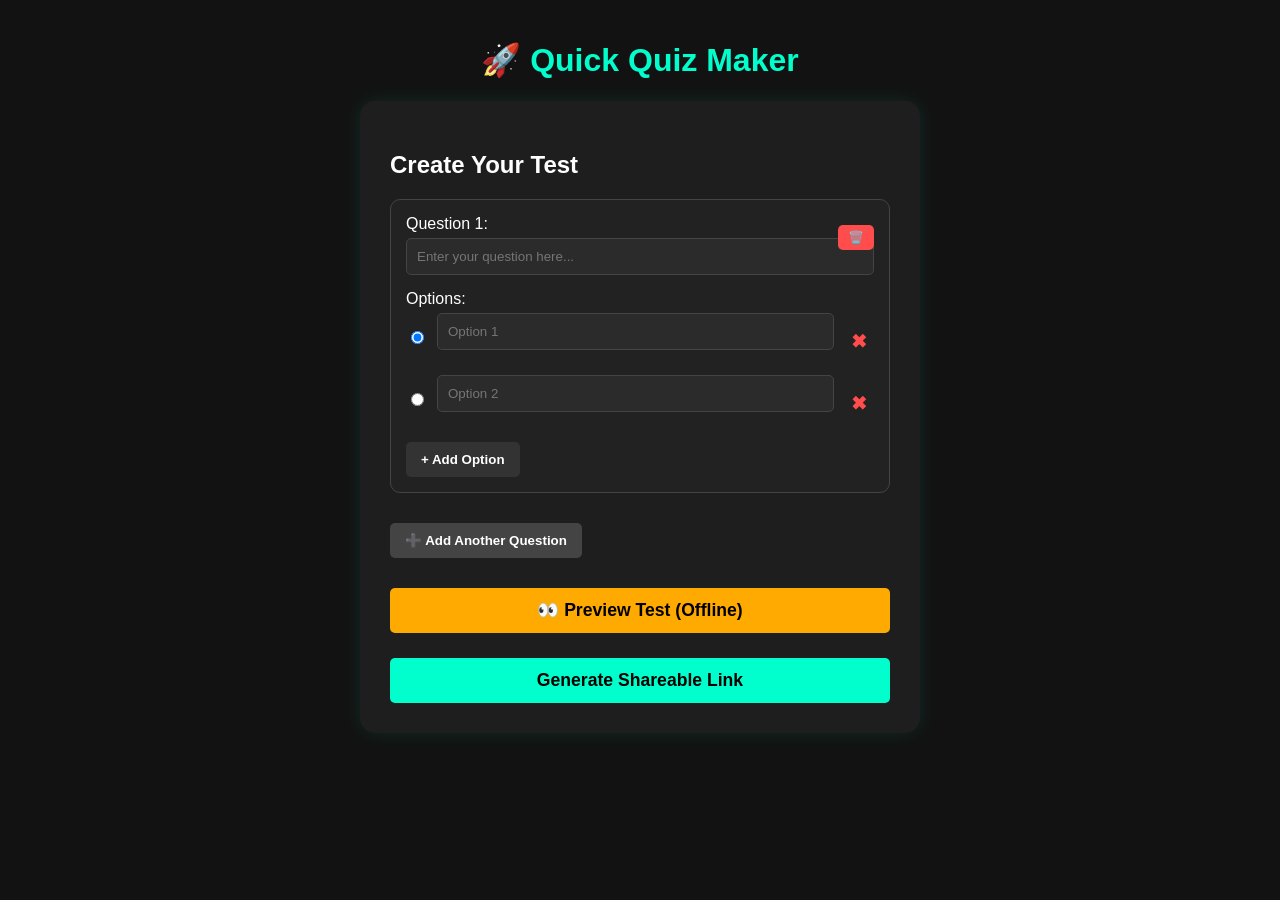
==== AiTest.html @ 5a14875c "Add files via upload" ====
<!DOCTYPE html>
<html lang="en">
<head>
    <meta charset="UTF-8">
    <meta name="viewport" content="width=device-width, initial-scale=1.0">
    <title>Custom MCQ Builder</title>
    <link rel="stylesheet" href="AiTest.css">
    <script src="https://code.jquery.com/jquery-3.6.0.min.js"></script>
    <script src="AiTest.js"></script>
</head>
<body>
    <header>
        <h1>🚀 Quick Quiz Maker</h1>
    </header>

    <main>
        <div id="creator-mode">
            <h2>Create Your Test</h2>
            
            <div id="all-questions-container">
            </div>

            <button id="add-question-btn" style="background-color: #444; margin-bottom: 20px;">➕ Add Another Question</button>
            <br>
            
            <button id="preview-test-btn" class="primary-btn" style="background-color: #ffaa00; margin-bottom: 15px;">👀 Preview Test (Offline)</button>
            <button id="generate-link-btn" class="primary-btn">Generate Shareable Link</button>
            
            <div id="share-box" style="display: none; margin-top: 20px;">
                <p>✅ Test Created! Send this link to your friends:</p>
                <textarea id="share-link" readonly></textarea>
                <p>Link will be valid for 24hrs</p>
            </div>
        </div>

        <div id="taker-mode" style="display: none;">
            <h2 id="taker-title">Take the Test!</h2>
            
            <div id="test-questions-display">
            </div>
            
            <button id="submit-answer-btn" class="primary-btn">Submit Test</button>
            <p id="result-message"></p>
            
            <button id="back-to-editor-btn" style="display:none; margin-top: 15px; background-color: #ffaa00; color: black; font-weight: bold;">Back to Editor</button>
            <button id="create-own-btn" style="display:none; margin-top: 15px;">Create Your Own Test</button>
        </div>
    </main>
</body>
</html>
---- AiTest.css ----
body {
    background-color: #121212;
    color: #ffffff;
    font-family: 'Segoe UI', Tahoma, Geneva, Verdana, sans-serif;
    margin: 0;
    padding: 20px;
    display: flex;
    flex-direction: column;
    align-items: center;
}

header h1 {
    color: #00ffcc;
    text-align: center;
}

main {
    background-color: #1e1e1e;
    padding: 30px;
    border-radius: 15px;
    width: 100%;
    max-width: 500px;
    box-shadow: 0 0 20px rgba(0, 255, 204, 0.1);
}

input[type="text"], textarea {
    width: 100%;
    padding: 10px;
    margin-top: 5px;
    margin-bottom: 15px;
    border-radius: 5px;
    border: 1px solid #444;
    background-color: #2b2b2b;
    color: white;
    box-sizing: border-box;
}

.option-row {
    display: flex;
    align-items: center;
    gap: 10px;
}

button {
    background-color: #333;
    color: white;
    border: none;
    padding: 10px 15px;
    border-radius: 5px;
    cursor: pointer;
    font-weight: bold;
    margin-top: 10px;
    transition: 0.3s;
}

button:hover {
    background-color: #555;
}

.primary-btn {
    background-color: #00ffcc;
    color: black;
    width: 100%;
    font-size: 1.1rem;
    padding: 12px;
}

.primary-btn:hover {
    background-color: #00ccaa;
}

#share-link {
    height: 80px;
    resize: none;
    color: #00ffcc;
}

.taker-option-row {
    background-color: #2b2b2b;
    padding: 15px;
    margin-bottom: 10px;
    border-radius: 8px;
    cursor: pointer;
    display: flex;
    align-items: center;
    gap: 10px;
}

.taker-option-row:hover {
    background-color: #3b3b3b;
}

#result-message {
    font-size: 1.2rem;
    font-weight: bold;
    text-align: center;
}
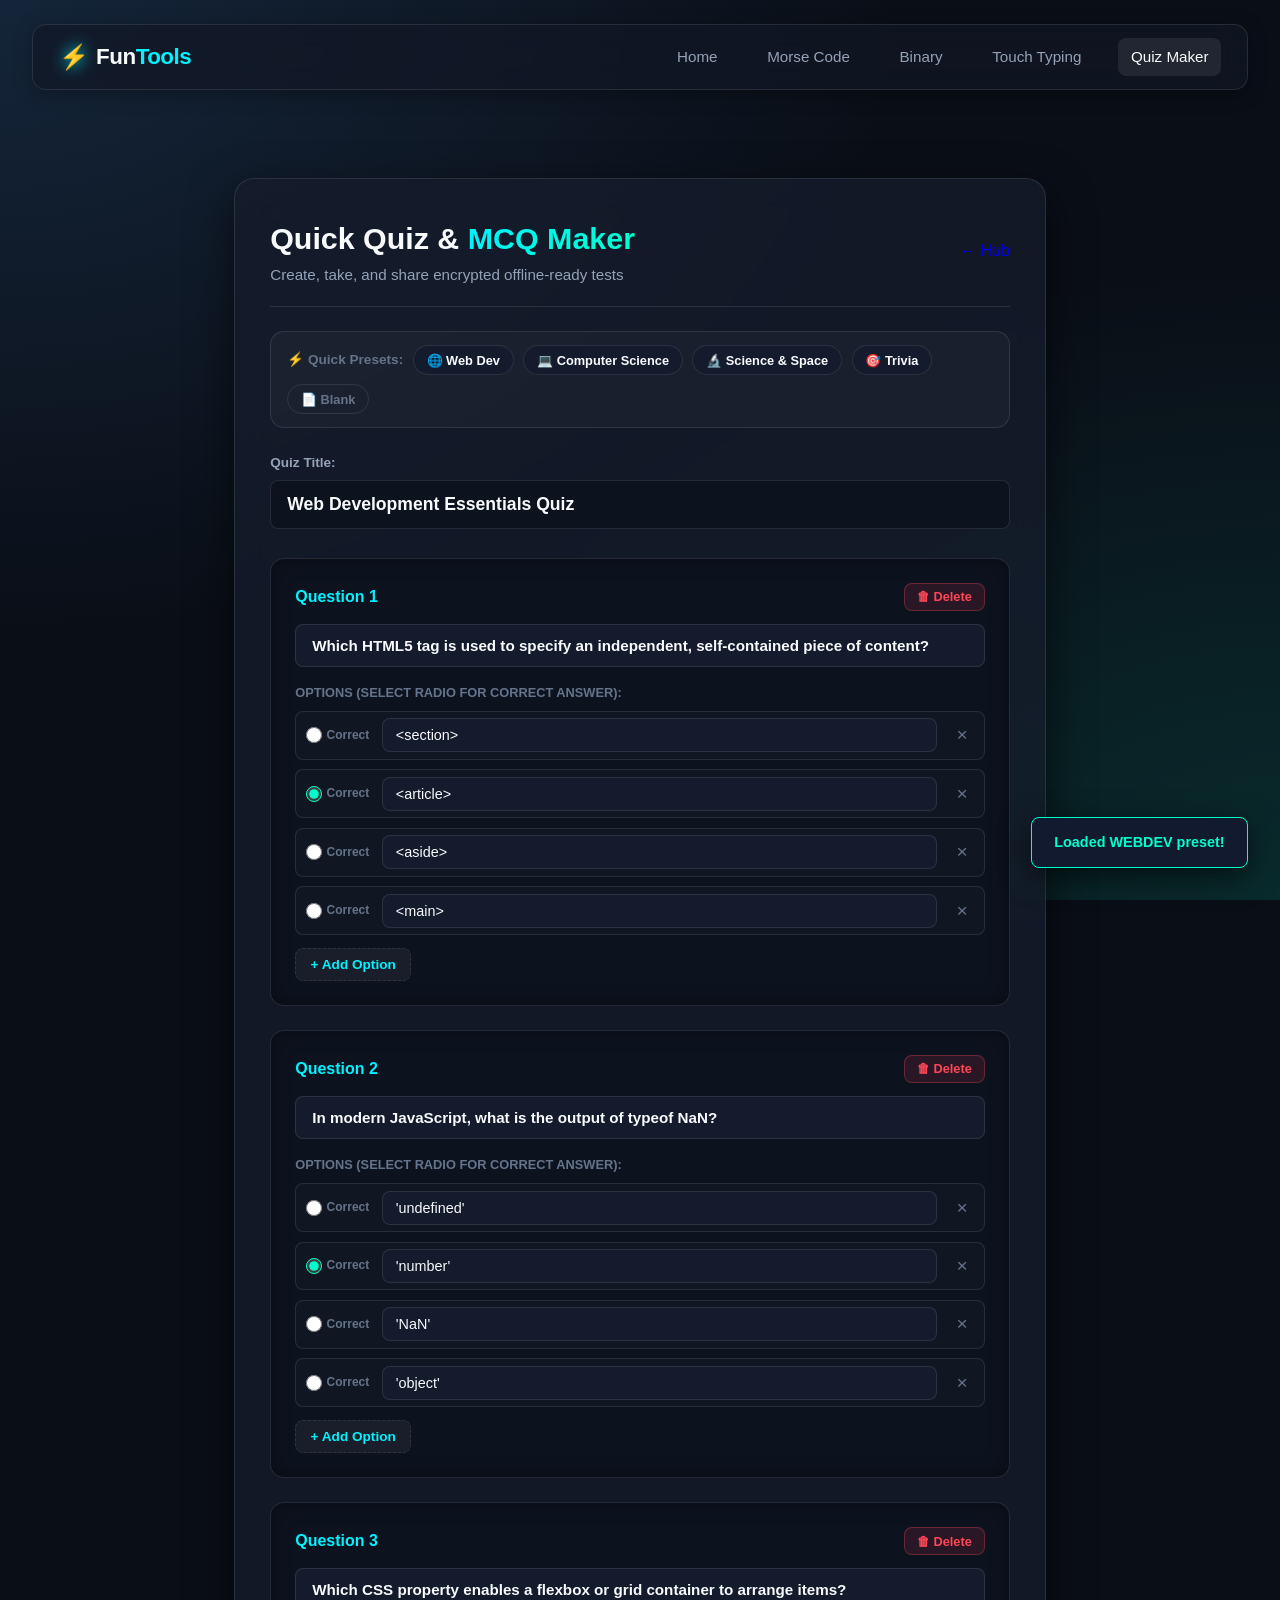
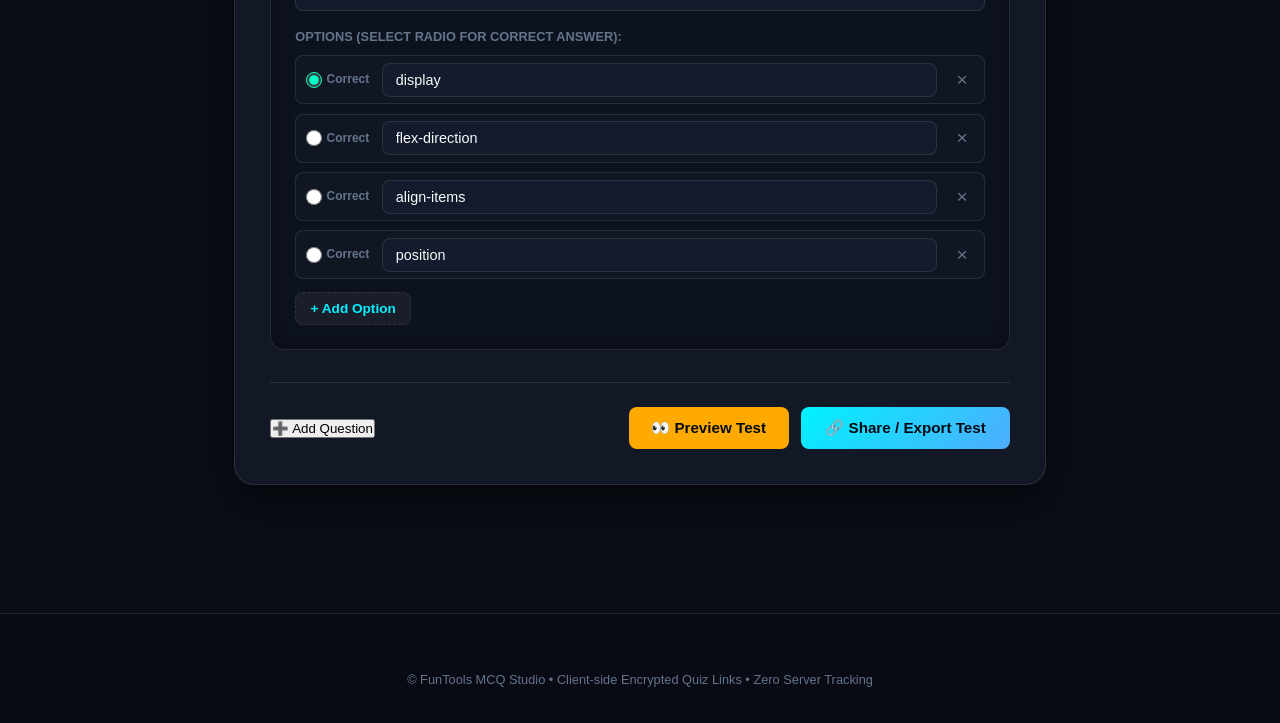
==== commit 6a4e3309: "Add files via upload" ====
--- a/AiTest.html
+++ b/AiTest.html
@@ -1,50 +1,138 @@
-<!DOCTYPE html>
-<html lang="en">
-<head>
-    <meta charset="UTF-8">
-    <meta name="viewport" content="width=device-width, initial-scale=1.0">
-    <title>Custom MCQ Builder</title>
-    <link rel="stylesheet" href="AiTest.css">
-    <script src="https://code.jquery.com/jquery-3.6.0.min.js"></script>
-    <script src="AiTest.js"></script>
-</head>
-<body>
-    <header>
-        <h1>🚀 Quick Quiz Maker</h1>
-    </header>
-
-    <main>
-        <div id="creator-mode">
-            <h2>Create Your Test</h2>
-            
-            <div id="all-questions-container">
-            </div>
-
-            <button id="add-question-btn" style="background-color: #444; margin-bottom: 20px;">➕ Add Another Question</button>
-            <br>
-            
-            <button id="preview-test-btn" class="primary-btn" style="background-color: #ffaa00; margin-bottom: 15px;">👀 Preview Test (Offline)</button>
-            <button id="generate-link-btn" class="primary-btn">Generate Shareable Link</button>
-            
-            <div id="share-box" style="display: none; margin-top: 20px;">
-                <p>✅ Test Created! Send this link to your friends:</p>
-                <textarea id="share-link" readonly></textarea>
-                <p>Link will be valid for 24hrs</p>
-            </div>
-        </div>
-
-        <div id="taker-mode" style="display: none;">
-            <h2 id="taker-title">Take the Test!</h2>
-            
-            <div id="test-questions-display">
-            </div>
-            
-            <button id="submit-answer-btn" class="primary-btn">Submit Test</button>
-            <p id="result-message"></p>
-            
-            <button id="back-to-editor-btn" style="display:none; margin-top: 15px; background-color: #ffaa00; color: black; font-weight: bold;">Back to Editor</button>
-            <button id="create-own-btn" style="display:none; margin-top: 15px;">Create Your Own Test</button>
-        </div>
-    </main>
-</body>
+<!DOCTYPE html>
+<html lang="en">
+
+<head>
+  <meta charset="UTF-8">
+  <meta name="viewport" content="width=device-width, initial-scale=1.0">
+  <title>Quick Quiz &amp; MCQ Maker - FunTools</title>
+  <link rel="stylesheet" href="homepage.css">
+  <link rel="stylesheet" href="AiTest.css">
+  <script src="jquery-3_6_0.js"></script>
+  <script src="AiTest.js" defer></script>
+</head>
+
+<body>
+  <!-- Navigation Header -->
+  <header class="site-header" style="padding-bottom: 1rem;">
+    <nav class="nav-container">
+      <a href="index.html" class="brand-logo">
+        <span class="logo-icon">⚡</span>
+        <span class="logo-text">Fun<span class="accent-text">Tools</span></span>
+      </a>
+
+      <div class="nav-links">
+        <a href="index.html" class="nav-link">Home</a>
+        <a href="Morse_code.html" class="nav-link">Morse Code</a>
+        <a href="Binary.html" class="nav-link">Binary</a>
+        <a href="touchtyping.html" class="nav-link">Touch Typing</a>
+        <a href="AiTest.html" class="nav-link active">Quiz Maker</a>
+      </div>
+    </nav>
+  </header>
+
+  <main class="quiz-container">
+    <!-- =========================================================================
+         CREATOR MODE: Quiz Builder
+         ========================================================================= -->
+    <div id="creator-mode" class="quiz-card glass-card">
+      <div class="creator-header-row">
+        <div>
+          <h1>Quick Quiz &amp; <span class="gradient-text">MCQ Maker</span></h1>
+          <p>Create, take, and share encrypted offline-ready tests</p>
+        </div>
+        <a href="index.html" class="icon-btn" style="text-decoration:none;">&larr; Hub</a>
+      </div>
+
+      <!-- Quick Starter Presets Bar -->
+      <div class="preset-topics-bar">
+        <span class="preset-label">⚡ Quick Presets:</span>
+        <button class="preset-chip" onclick="loadPreset('webdev')">🌐 Web Dev</button>
+        <button class="preset-chip" onclick="loadPreset('cs')">💻 Computer Science</button>
+        <button class="preset-chip" onclick="loadPreset('science')">🔬 Science &amp; Space</button>
+        <button class="preset-chip" onclick="loadPreset('trivia')">🎯 Trivia</button>
+        <button class="preset-chip secondary" onclick="resetToBlank()">📄 Blank</button>
+      </div>
+
+      <div class="quiz-meta-inputs">
+        <label for="quiz-title-input">Quiz Title:</label>
+        <input type="text" id="quiz-title-input" placeholder="e.g. Computer Science Midterm Quiz..."
+          value="Quick Knowledge Check">
+      </div>
+
+      <!-- Questions List Container -->
+      <div id="all-questions-container" class="questions-list">
+        <!-- Rendered via JS -->
+      </div>
+
+      <!-- Creator Actions -->
+      <div class="creator-actions-bar">
+        <button id="add-question-btn" class="btn-secondary">➕ Add Question</button>
+
+        <div class="primary-actions-group">
+          <button id="preview-test-btn" class="btn-warning">👀 Preview Test</button>
+          <button id="generate-link-btn" class="btn-primary">🔗 Share / Export Test</button>
+        </div>
+      </div>
+
+      <!-- Share Box (Slide down) -->
+      <div id="share-box" class="share-box glass-card" style="display: none;">
+        <div class="share-box-header">
+          <h3>🎉 Test Created Successfully!</h3>
+          <button class="close-share-btn" onclick="$('#share-box').slideUp()">&times;</button>
+        </div>
+        <p>Your test payload is encoded into a direct self-contained link. Anyone with this link can take your test:</p>
+        <div class="share-input-wrap">
+          <textarea id="share-link" readonly></textarea>
+          <button id="copy-link-btn" class="btn-primary" style="margin-top: 8px;">📋 Copy Shareable Link</button>
+        </div>
+        <p class="share-hint">Everything is stored directly in the URL—no database, no account needed!</p>
+      </div>
+    </div>
+
+    <!-- =========================================================================
+         TAKER MODE: Test Taking Screen
+         ========================================================================= -->
+    <div id="taker-mode" class="quiz-card glass-card" style="display: none;">
+      <div class="taker-header-row">
+        <div>
+          <span class="exam-badge" id="exam-mode-badge">EXAM MODE</span>
+          <h2 id="taker-title">Take the Test!</h2>
+        </div>
+        <div class="taker-controls-right">
+          <button id="back-to-editor-btn" class="btn-secondary" style="display: none;">✎ Back to Editor</button>
+        </div>
+      </div>
+
+      <!-- Questions Render Target -->
+      <div id="test-questions-display" class="test-questions-display">
+        <!-- Injected via JS -->
+      </div>
+
+      <!-- Submit & Results -->
+      <div class="taker-actions-bottom">
+        <button id="submit-answer-btn" class="btn-primary-large">✓ Submit Test for Grading</button>
+
+        <div id="result-message-container" class="result-message-card" style="display: none;">
+          <h3 id="result-headline">Grading Complete!</h3>
+          <div class="score-display-box" id="result-score-box"></div>
+          <p id="result-summary"></p>
+          <div class="post-test-actions">
+            <button id="retake-test-btn" class="btn-secondary">↺ Retake Test</button>
+            <button id="create-own-btn" class="btn-primary">➕ Create Your Own Test</button>
+          </div>
+        </div>
+      </div>
+    </div>
+  </main>
+
+  <!-- Toast Notification -->
+  <div id="toast">Copied to clipboard! ✨</div>
+
+  <footer class="site-footer">
+    <div class="footer-container">
+      <p class="footer-copy">&copy; FunTools MCQ Studio • Client-side Encrypted Quiz Links • Zero Server Tracking</p>
+    </div>
+  </footer>
+</body>
+
 </html>
--- a/homepage.css
+++ b/homepage.css
@@ -0,0 +1,667 @@
+/* ==========================================================================
+   FunTools - Core Design System & Homepage Styles
+   ========================================================================== */
+
+:root {
+  --bg-dark: #0a0e17;
+  --bg-card: rgba(22, 28, 45, 0.75);
+  --bg-card-hover: rgba(30, 41, 69, 0.9);
+  --border-subtle: rgba(255, 255, 255, 0.1);
+  --border-focus: #00f2fe;
+  --primary: #00f2fe;
+  --primary-glow: rgba(0, 242, 254, 0.35);
+  --secondary: #4facfe;
+  --accent: #00ffcc;
+  --accent-glow: rgba(0, 255, 204, 0.3);
+  --text-primary: #f8fafc;
+  --text-secondary: #94a3b8;
+  --text-muted: #64748b;
+  --font-main: -apple-system, BlinkMacSystemFont, "Segoe UI", Roboto, Helvetica, Arial, sans-serif;
+  --font-mono: ui-monospace, "Cascadia Code", "Source Code Pro", Menlo, Consolas, monospace;
+  --radius-sm: 8px;
+  --radius-md: 14px;
+  --radius-lg: 20px;
+  --transition: all 0.3s cubic-bezier(0.4, 0, 0.2, 1);
+}
+
+*,
+*::before,
+*::after {
+  box-sizing: border-box;
+  margin: 0;
+  padding: 0;
+}
+
+html {
+  scroll-behavior: smooth;
+}
+
+body {
+  background-color: var(--bg-dark);
+  background-image:
+    radial-gradient(at 0% 0%, rgba(79, 172, 254, 0.15) 0px, transparent 50%),
+    radial-gradient(at 100% 100%, rgba(0, 255, 204, 0.12) 0px, transparent 50%),
+    radial-gradient(at 50% 50%, rgba(10, 14, 23, 1) 0px, rgba(10, 14, 23, 1) 100%);
+  background-attachment: fixed;
+  color: var(--text-primary);
+  font-family: var(--font-main);
+  min-height: 100vh;
+  line-height: 1.6;
+  overflow-x: hidden;
+}
+
+/* ==========================================================================
+   Typography & Shared Utilities
+   ========================================================================== */
+
+.gradient-text {
+  background: linear-gradient(135deg, var(--primary) 0%, var(--accent) 100%);
+  -webkit-background-clip: text;
+  -webkit-text-fill-color: transparent;
+}
+
+.accent-text {
+  color: var(--primary);
+}
+
+.glass-card {
+  background: var(--bg-card);
+  backdrop-filter: blur(16px);
+  -webkit-backdrop-filter: blur(16px);
+  border: 1px solid var(--border-subtle);
+  box-shadow: 0 10px 30px rgba(0, 0, 0, 0.4);
+}
+
+/* ==========================================================================
+   Navigation Header
+   ========================================================================== */
+
+.site-header {
+  padding: 1.5rem 2rem 3rem;
+  max-width: 1280px;
+  margin: 0 auto;
+}
+
+.nav-container {
+  display: flex;
+  justify-content: space-between;
+  align-items: center;
+  padding: 0.8rem 1.6rem;
+  background: rgba(18, 24, 38, 0.7);
+  backdrop-filter: blur(12px);
+  border: 1px solid var(--border-subtle);
+  border-radius: var(--radius-md);
+  margin-bottom: 3.5rem;
+  box-shadow: 0 4px 20px rgba(0, 0, 0, 0.3);
+}
+
+.brand-logo {
+  display: flex;
+  align-items: center;
+  gap: 0.5rem;
+  text-decoration: none;
+  font-size: 1.4rem;
+  font-weight: 800;
+  color: var(--text-primary);
+  letter-spacing: -0.5px;
+}
+
+.brand-logo .logo-icon {
+  font-size: 1.5rem;
+  filter: drop-shadow(0 0 8px var(--primary));
+}
+
+.nav-links {
+  display: flex;
+  gap: 1.5rem;
+  align-items: center;
+}
+
+.nav-link {
+  color: var(--text-secondary);
+  text-decoration: none;
+  font-weight: 500;
+  font-size: 0.95rem;
+  padding: 0.4rem 0.8rem;
+  border-radius: var(--radius-sm);
+  transition: var(--transition);
+}
+
+.nav-link:hover,
+.nav-link.active {
+  color: var(--text-primary);
+  background: rgba(255, 255, 255, 0.08);
+}
+
+/* ==========================================================================
+   Hero Section
+   ========================================================================== */
+
+.hero-section {
+  text-align: center;
+  max-width: 860px;
+  margin: 0 auto;
+  padding: 1rem 1rem 2rem;
+}
+
+.hero-badge {
+  display: inline-block;
+  padding: 0.4rem 1.2rem;
+  background: rgba(0, 242, 254, 0.1);
+  border: 1px solid rgba(0, 242, 254, 0.3);
+  color: var(--primary);
+  border-radius: 999px;
+  font-size: 0.85rem;
+  font-weight: 600;
+  letter-spacing: 0.5px;
+  margin-bottom: 1.2rem;
+  box-shadow: 0 0 15px rgba(0, 242, 254, 0.15);
+}
+
+.hero-title {
+  font-size: clamp(2.2rem, 5vw, 3.6rem);
+  font-weight: 800;
+  line-height: 1.15;
+  letter-spacing: -1px;
+  margin-bottom: 1.2rem;
+}
+
+.hero-subtitle {
+  font-size: clamp(1rem, 2vw, 1.2rem);
+  color: var(--text-secondary);
+  max-width: 680px;
+  margin: 0 auto;
+}
+
+/* ==========================================================================
+   Main Layout & Live Preview Box
+   ========================================================================== */
+
+main {
+  max-width: 1280px;
+  margin: 0 auto;
+  padding: 0 2rem 4rem;
+}
+
+.preview-section {
+  margin-bottom: 4rem;
+}
+
+.preview-box {
+  display: flex;
+  gap: 2.5rem;
+  padding: 2rem;
+  border-radius: var(--radius-lg);
+  min-height: 280px;
+  align-items: center;
+  transition: var(--transition);
+  border: 1px solid rgba(0, 242, 254, 0.2);
+  box-shadow: 0 12px 40px rgba(0, 0, 0, 0.5);
+}
+
+.preview-img-container {
+  width: 320px;
+  min-width: 240px;
+  height: 220px;
+  border-radius: var(--radius-md);
+  background-size: cover;
+  background-position: center;
+  background-repeat: no-repeat;
+  position: relative;
+  overflow: hidden;
+  border: 1px solid var(--border-subtle);
+  background-color: #1a2234;
+  box-shadow: inset 0 0 20px rgba(0, 0, 0, 0.6);
+  transition: background-image 0.4s ease-in-out, transform 0.4s ease;
+}
+
+.preview-badge {
+  position: absolute;
+  top: 12px;
+  left: 12px;
+  background: rgba(0, 0, 0, 0.75);
+  backdrop-filter: blur(8px);
+  color: var(--accent);
+  padding: 0.25rem 0.75rem;
+  border-radius: 999px;
+  font-size: 0.75rem;
+  font-weight: 700;
+  text-transform: uppercase;
+  letter-spacing: 0.5px;
+  border: 1px solid rgba(0, 255, 204, 0.3);
+}
+
+.preview-info-container {
+  flex: 1;
+  display: flex;
+  flex-direction: column;
+  justify-content: center;
+  gap: 0.8rem;
+}
+
+.preview-info-container h3 {
+  font-size: 1.8rem;
+  font-weight: 700;
+  color: var(--text-primary);
+}
+
+.preview-info-container p {
+  color: var(--text-secondary);
+  font-size: 1.05rem;
+  line-height: 1.6;
+}
+
+.preview-tags {
+  display: flex;
+  flex-wrap: wrap;
+  gap: 0.6rem;
+  margin-top: 0.4rem;
+}
+
+.tag {
+  background: rgba(255, 255, 255, 0.06);
+  border: 1px solid var(--border-subtle);
+  color: var(--primary);
+  font-size: 0.8rem;
+  padding: 0.25rem 0.75rem;
+  border-radius: 999px;
+  font-weight: 600;
+}
+
+.launch-btn {
+  align-self: flex-start;
+  display: inline-flex;
+  align-items: center;
+  gap: 0.5rem;
+  background: linear-gradient(135deg, var(--primary) 0%, var(--secondary) 100%);
+  color: #040914;
+  font-weight: 700;
+  padding: 0.75rem 1.6rem;
+  border-radius: var(--radius-sm);
+  text-decoration: none;
+  font-size: 1rem;
+  margin-top: 0.6rem;
+  box-shadow: 0 4px 15px var(--primary-glow);
+  transition: var(--transition);
+}
+
+.launch-btn:hover {
+  transform: translateY(-2px);
+  box-shadow: 0 8px 25px var(--primary-glow);
+  filter: brightness(1.1);
+}
+
+/* ==========================================================================
+   Tools Grid Section
+   ========================================================================== */
+
+.tools-section {
+  margin-top: 2rem;
+}
+
+.section-header {
+  margin-bottom: 2rem;
+}
+
+.section-header h2 {
+  font-size: 1.8rem;
+  font-weight: 700;
+}
+
+.section-header p {
+  color: var(--text-muted);
+}
+
+.toolbox {
+  display: grid;
+  grid-template-columns: repeat(auto-fit, minmax(260px, 1fr));
+  gap: 1.8rem;
+}
+
+.card {
+  position: relative;
+  text-decoration: none;
+  color: var(--text-primary);
+  background: var(--bg-card);
+  border: 1px solid var(--border-subtle);
+  border-radius: var(--radius-md);
+  overflow: hidden;
+  display: flex;
+  flex-direction: column;
+  min-height: 280px;
+  background-size: cover;
+  background-position: center;
+  background-repeat: no-repeat;
+  transition: var(--transition);
+  box-shadow: 0 8px 24px rgba(0, 0, 0, 0.35);
+}
+
+.card::before {
+  content: "";
+  position: absolute;
+  inset: 0;
+  background: linear-gradient(to top, rgba(10, 14, 23, 0.95) 0%, rgba(10, 14, 23, 0.65) 50%, rgba(10, 14, 23, 0.4) 100%);
+  transition: var(--transition);
+  z-index: 1;
+}
+
+.card-inner {
+  position: relative;
+  z-index: 2;
+  padding: 1.6rem;
+  display: flex;
+  flex-direction: column;
+  justify-content: space-between;
+  height: 100%;
+}
+
+.card-badge {
+  align-self: flex-start;
+  padding: 0.25rem 0.75rem;
+  border-radius: 999px;
+  font-size: 0.75rem;
+  font-weight: 700;
+  background: rgba(255, 255, 255, 0.12);
+  backdrop-filter: blur(8px);
+  color: var(--accent);
+  border: 1px solid rgba(0, 255, 204, 0.3);
+}
+
+.card-content {
+  margin-top: auto;
+  margin-bottom: 1.2rem;
+}
+
+.card-content h3 {
+  font-size: 1.4rem;
+  font-weight: 700;
+  margin-bottom: 0.4rem;
+  transition: var(--transition);
+}
+
+.card-content p {
+  color: var(--text-secondary);
+  font-size: 0.9rem;
+  line-height: 1.5;
+}
+
+.card-footer-pill {
+  font-size: 0.9rem;
+  font-weight: 700;
+  color: var(--primary);
+  display: flex;
+  align-items: center;
+  gap: 0.3rem;
+  transition: var(--transition);
+}
+
+.card:hover {
+  transform: translateY(-6px);
+  border-color: var(--primary);
+  box-shadow: 0 16px 36px rgba(0, 0, 0, 0.6), 0 0 20px var(--primary-glow);
+}
+
+.card:hover::before {
+  background: linear-gradient(to top, rgba(10, 14, 23, 0.98) 0%, rgba(10, 14, 23, 0.7) 60%, rgba(0, 242, 254, 0.2) 100%);
+}
+
+.card:hover .card-content h3 {
+  color: var(--primary);
+}
+
+.card:hover .card-footer-pill {
+  gap: 0.6rem;
+}
+
+/* Specific Card BG fallbacks */
+#card1 {
+  background-image: url('Images/Morse_code.webp');
+}
+
+#card2 {
+  background-image: url('Images/Binary.png');
+}
+
+#card3 {
+  background-image: url('Images/Touch_typing.webp');
+}
+
+#card4 {
+  background-image: url('Images/Mcq.png');
+}
+
+/* ==========================================================================
+   About Modal
+   ========================================================================== */
+
+#aboutpanel {
+  position: fixed;
+  inset: 0;
+  background: rgba(4, 7, 14, 0.85);
+  backdrop-filter: blur(10px);
+  display: flex;
+  justify-content: center;
+  align-items: center;
+  z-index: 9999;
+  opacity: 0;
+  visibility: hidden;
+  transition: opacity 0.35s ease, visibility 0.35s ease;
+  padding: 1rem;
+}
+
+#aboutpanel.show {
+  opacity: 1;
+  visibility: visible;
+}
+
+#aboutpanel .content {
+  width: 100%;
+  max-width: 540px;
+  max-height: 85vh;
+  overflow-y: auto;
+  border-radius: var(--radius-lg);
+  padding: 2rem;
+  transform: scale(0.92) translateY(20px);
+  transition: transform 0.35s cubic-bezier(0.16, 1, 0.3, 1);
+  border: 1px solid rgba(0, 242, 254, 0.3);
+}
+
+#aboutpanel.show .content {
+  transform: scale(1) translateY(0);
+}
+
+.modal-header {
+  display: flex;
+  justify-content: space-between;
+  align-items: center;
+  margin-bottom: 1.4rem;
+  border-bottom: 1px solid var(--border-subtle);
+  padding-bottom: 1rem;
+}
+
+.modal-header h2 {
+  font-size: 1.6rem;
+  font-weight: 700;
+}
+
+#closebtn {
+  background: transparent;
+  border: none;
+  color: var(--text-secondary);
+  font-size: 2rem;
+  line-height: 1;
+  cursor: pointer;
+  transition: var(--transition);
+}
+
+#closebtn:hover {
+  color: var(--primary);
+  transform: scale(1.15);
+}
+
+.modal-body {
+  color: var(--text-secondary);
+  font-size: 1rem;
+  display: flex;
+  flex-direction: column;
+  gap: 1.2rem;
+}
+
+.about-highlights {
+  display: flex;
+  flex-direction: column;
+  gap: 1rem;
+  margin-top: 0.6rem;
+}
+
+.highlight-item {
+  display: flex;
+  gap: 1rem;
+  background: rgba(255, 255, 255, 0.04);
+  padding: 0.9rem 1.1rem;
+  border-radius: var(--radius-md);
+  border: 1px solid var(--border-subtle);
+}
+
+.highlight-icon {
+  font-size: 1.6rem;
+}
+
+.highlight-item strong {
+  display: block;
+  color: var(--text-primary);
+  font-size: 0.95rem;
+  margin-bottom: 0.2rem;
+}
+
+.highlight-item p {
+  font-size: 0.85rem;
+  color: var(--text-muted);
+  line-height: 1.4;
+}
+
+.modal-footer {
+  margin-top: 1.8rem;
+  text-align: right;
+}
+
+.btn-primary {
+  background: linear-gradient(135deg, var(--primary) 0%, var(--secondary) 100%);
+  color: #040914;
+  font-weight: 700;
+  border: none;
+  padding: 0.75rem 1.5rem;
+  border-radius: var(--radius-sm);
+  cursor: pointer;
+  font-size: 0.95rem;
+  transition: var(--transition);
+}
+
+.btn-primary:hover {
+  filter: brightness(1.15);
+  box-shadow: 0 4px 15px var(--primary-glow);
+}
+
+/* ==========================================================================
+   Footer
+   ========================================================================== */
+
+.site-footer {
+  border-top: 1px solid var(--border-subtle);
+  background: rgba(8, 11, 18, 0.8);
+  padding: 3rem 2rem 2rem;
+  margin-top: 4rem;
+}
+
+.footer-container {
+  max-width: 1280px;
+  margin: 0 auto;
+  text-align: center;
+  display: flex;
+  flex-direction: column;
+  align-items: center;
+  gap: 1.2rem;
+}
+
+.footer-brand {
+  font-size: 1.3rem;
+  font-weight: 800;
+  display: flex;
+  align-items: center;
+  gap: 0.4rem;
+}
+
+.footer-tagline {
+  color: var(--text-muted);
+  font-size: 0.95rem;
+  max-width: 500px;
+}
+
+.footer-links {
+  display: flex;
+  flex-wrap: wrap;
+  gap: 1.4rem;
+  justify-content: center;
+}
+
+.footer-links a {
+  color: var(--text-secondary);
+  text-decoration: none;
+  font-size: 0.9rem;
+  transition: var(--transition);
+}
+
+.footer-links a:hover {
+  color: var(--primary);
+}
+
+.footer-copy {
+  color: var(--text-muted);
+  font-size: 0.8rem;
+  margin-top: 0.5rem;
+}
+
+/* ==========================================================================
+   Responsive Adaptations
+   ========================================================================== */
+
+@media (max-width: 900px) {
+  .preview-box {
+    flex-direction: column;
+    text-align: center;
+    gap: 1.5rem;
+  }
+
+  .preview-img-container {
+    width: 100%;
+    height: 180px;
+  }
+
+  .preview-tags {
+    justify-content: center;
+  }
+
+  .launch-btn {
+    align-self: center;
+  }
+}
+
+@media (max-width: 600px) {
+  .site-header {
+    padding: 1rem 1rem 2rem;
+  }
+
+  .nav-container {
+    flex-direction: column;
+    gap: 0.8rem;
+    margin-bottom: 2rem;
+  }
+
+  main {
+    padding: 0 1rem 2rem;
+  }
+
+  .toolbox {
+    grid-template-columns: 1fr;
+  }
+}
--- a/AiTest.css
+++ b/AiTest.css
@@ -1,97 +1,529 @@
-body {
-    background-color: #121212;
-    color: #ffffff;
-    font-family: 'Segoe UI', Tahoma, Geneva, Verdana, sans-serif;
-    margin: 0;
-    padding: 20px;
-    display: flex;
-    flex-direction: column;
-    align-items: center;
-}
-
-header h1 {
-    color: #00ffcc;
-    text-align: center;
-}
-
-main {
-    background-color: #1e1e1e;
-    padding: 30px;
-    border-radius: 15px;
-    width: 100%;
-    max-width: 500px;
-    box-shadow: 0 0 20px rgba(0, 255, 204, 0.1);
-}
-
-input[type="text"], textarea {
-    width: 100%;
-    padding: 10px;
-    margin-top: 5px;
-    margin-bottom: 15px;
-    border-radius: 5px;
-    border: 1px solid #444;
-    background-color: #2b2b2b;
-    color: white;
-    box-sizing: border-box;
-}
-
-.option-row {
-    display: flex;
-    align-items: center;
-    gap: 10px;
-}
-
-button {
-    background-color: #333;
-    color: white;
-    border: none;
-    padding: 10px 15px;
-    border-radius: 5px;
-    cursor: pointer;
-    font-weight: bold;
-    margin-top: 10px;
-    transition: 0.3s;
-}
-
-button:hover {
-    background-color: #555;
-}
-
-.primary-btn {
-    background-color: #00ffcc;
-    color: black;
-    width: 100%;
-    font-size: 1.1rem;
-    padding: 12px;
-}
-
-.primary-btn:hover {
-    background-color: #00ccaa;
-}
-
-#share-link {
-    height: 80px;
-    resize: none;
-    color: #00ffcc;
-}
-
-.taker-option-row {
-    background-color: #2b2b2b;
-    padding: 15px;
-    margin-bottom: 10px;
-    border-radius: 8px;
-    cursor: pointer;
-    display: flex;
-    align-items: center;
-    gap: 10px;
-}
-
-.taker-option-row:hover {
-    background-color: #3b3b3b;
-}
-
-#result-message {
-    font-size: 1.2rem;
-    font-weight: bold;
-    text-align: center;
-}+/* ==========================================================================
+   FunTools - Quiz & MCQ Maker Styles
+   ========================================================================== */
+
+.quiz-container {
+  max-width: 860px;
+  margin: 0 auto;
+  padding: 1rem 1.5rem 4rem;
+}
+
+.quiz-card {
+  padding: 2.2rem;
+  border-radius: var(--radius-lg);
+  border: 1px solid var(--border-subtle);
+  background: var(--bg-card);
+  backdrop-filter: blur(16px);
+  box-shadow: 0 16px 45px rgba(0, 0, 0, 0.6);
+}
+
+.creator-header-row,
+.taker-header-row {
+  display: flex;
+  justify-content: space-between;
+  align-items: center;
+  flex-wrap: wrap;
+  gap: 1rem;
+  margin-bottom: 1.5rem;
+  padding-bottom: 1.2rem;
+  border-bottom: 1px solid var(--border-subtle);
+}
+
+.creator-header-row h1,
+.taker-header-row h2 {
+  font-size: 1.9rem;
+  font-weight: 800;
+}
+
+.creator-header-row p {
+  color: var(--text-secondary);
+  font-size: 0.95rem;
+}
+
+.exam-badge {
+  background: rgba(0, 242, 254, 0.12);
+  border: 1px solid var(--primary);
+  color: var(--primary);
+  padding: 0.2rem 0.65rem;
+  border-radius: 999px;
+  font-size: 0.75rem;
+  font-weight: 800;
+  letter-spacing: 0.5px;
+  display: inline-block;
+  margin-bottom: 0.4rem;
+}
+
+/* ==========================================================================
+   Quick Presets Bar
+   ========================================================================== */
+
+.preset-topics-bar {
+  display: flex;
+  align-items: center;
+  flex-wrap: wrap;
+  gap: 0.6rem;
+  margin-bottom: 1.5rem;
+  background: rgba(255, 255, 255, 0.03);
+  padding: 0.8rem 1rem;
+  border-radius: var(--radius-md);
+  border: 1px solid var(--border-subtle);
+}
+
+.preset-label {
+  font-size: 0.85rem;
+  font-weight: 700;
+  color: var(--text-muted);
+}
+
+.preset-chip {
+  background: #141b2c;
+  border: 1px solid var(--border-subtle);
+  color: var(--text-primary);
+  padding: 0.4rem 0.8rem;
+  border-radius: 999px;
+  font-size: 0.8rem;
+  font-weight: 600;
+  cursor: pointer;
+  transition: var(--transition);
+}
+
+.preset-chip:hover {
+  background: rgba(0, 242, 254, 0.15);
+  border-color: var(--primary);
+  color: var(--primary);
+  transform: translateY(-1px);
+}
+
+.preset-chip.secondary {
+  background: transparent;
+  color: var(--text-muted);
+}
+
+/* ==========================================================================
+   Meta Inputs & Question Blocks
+   ========================================================================== */
+
+.quiz-meta-inputs {
+  display: flex;
+  flex-direction: column;
+  gap: 0.4rem;
+  margin-bottom: 1.8rem;
+}
+
+.quiz-meta-inputs label {
+  font-size: 0.85rem;
+  font-weight: 700;
+  color: var(--text-secondary);
+}
+
+.quiz-meta-inputs input {
+  background: #0d121f;
+  border: 1px solid var(--border-subtle);
+  border-radius: var(--radius-sm);
+  padding: 0.8rem 1rem;
+  color: var(--text-primary);
+  font-size: 1.1rem;
+  font-weight: 700;
+  outline: none;
+  transition: var(--transition);
+}
+
+.quiz-meta-inputs input:focus {
+  border-color: var(--primary);
+  box-shadow: 0 0 16px var(--primary-glow);
+}
+
+.questions-list {
+  display: flex;
+  flex-direction: column;
+  gap: 1.5rem;
+}
+
+.question-block {
+  background: #0d121f;
+  border: 1px solid var(--border-subtle);
+  border-radius: var(--radius-md);
+  padding: 1.5rem;
+  position: relative;
+  box-shadow: inset 0 0 20px rgba(0, 0, 0, 0.4);
+  transition: var(--transition);
+}
+
+.question-block:hover {
+  border-color: rgba(255, 255, 255, 0.18);
+}
+
+.q-block-header {
+  display: flex;
+  justify-content: space-between;
+  align-items: center;
+  margin-bottom: 0.8rem;
+}
+
+.q-number-title {
+  font-size: 1rem;
+  font-weight: 800;
+  color: var(--primary);
+}
+
+.delete-question-btn {
+  background: rgba(255, 71, 87, 0.12);
+  border: 1px solid rgba(255, 71, 87, 0.3);
+  color: #ff4757;
+  padding: 0.35rem 0.75rem;
+  border-radius: var(--radius-sm);
+  font-size: 0.8rem;
+  font-weight: 700;
+  cursor: pointer;
+  transition: var(--transition);
+}
+
+.delete-question-btn:hover {
+  background: #ff4757;
+  color: white;
+}
+
+.question-input {
+  width: 100%;
+  background: #141b2c;
+  border: 1px solid var(--border-subtle);
+  border-radius: var(--radius-sm);
+  padding: 0.75rem 1rem;
+  color: var(--text-primary);
+  font-size: 0.95rem;
+  font-weight: 600;
+  outline: none;
+  margin-bottom: 1rem;
+  transition: var(--transition);
+}
+
+.question-input:focus {
+  border-color: var(--primary);
+}
+
+.options-list-header {
+  font-size: 0.8rem;
+  font-weight: 700;
+  color: var(--text-muted);
+  text-transform: uppercase;
+  margin-bottom: 0.5rem;
+}
+
+.options-list {
+  display: flex;
+  flex-direction: column;
+  gap: 0.6rem;
+}
+
+.option-row {
+  display: flex;
+  align-items: center;
+  gap: 0.8rem;
+  background: rgba(255, 255, 255, 0.02);
+  padding: 0.4rem 0.6rem;
+  border-radius: var(--radius-sm);
+  border: 1px solid var(--border-subtle);
+}
+
+.radio-correct-wrap {
+  display: flex;
+  align-items: center;
+  gap: 0.3rem;
+  font-size: 0.75rem;
+  font-weight: 700;
+  color: var(--text-muted);
+  cursor: pointer;
+}
+
+.radio-correct-wrap input[type="radio"] {
+  accent-color: var(--accent);
+  cursor: pointer;
+  width: 16px;
+  height: 16px;
+}
+
+.opt-text {
+  flex: 1;
+  background: #141b2c;
+  border: 1px solid var(--border-subtle);
+  border-radius: var(--radius-sm);
+  padding: 0.5rem 0.8rem;
+  color: var(--text-primary);
+  font-size: 0.9rem;
+  outline: none;
+  transition: var(--transition);
+}
+
+.opt-text:focus {
+  border-color: var(--primary);
+}
+
+.delete-option-btn {
+  background: transparent;
+  border: none;
+  color: var(--text-muted);
+  font-size: 1.2rem;
+  cursor: pointer;
+  padding: 0 0.4rem;
+  transition: var(--transition);
+}
+
+.delete-option-btn:hover {
+  color: #ff4757;
+}
+
+.add-option-btn {
+  margin-top: 0.8rem;
+  background: rgba(255, 255, 255, 0.05);
+  border: 1px dashed var(--border-subtle);
+  color: var(--primary);
+  padding: 0.5rem 0.9rem;
+  border-radius: var(--radius-sm);
+  font-size: 0.85rem;
+  font-weight: 700;
+  cursor: pointer;
+  transition: var(--transition);
+}
+
+.add-option-btn:hover {
+  background: rgba(0, 242, 254, 0.1);
+  border-color: var(--primary);
+}
+
+/* ==========================================================================
+   Creator Actions
+   ========================================================================== */
+
+.creator-actions-bar {
+  display: flex;
+  justify-content: space-between;
+  align-items: center;
+  flex-wrap: wrap;
+  gap: 1rem;
+  margin-top: 2rem;
+  padding-top: 1.5rem;
+  border-top: 1px solid var(--border-subtle);
+}
+
+.primary-actions-group {
+  display: flex;
+  gap: 0.8rem;
+  flex-wrap: wrap;
+}
+
+.btn-warning {
+  background: #ffaa00;
+  color: #040914;
+  border: none;
+  padding: 0.75rem 1.4rem;
+  border-radius: var(--radius-sm);
+  font-weight: 700;
+  cursor: pointer;
+  font-size: 0.95rem;
+  transition: var(--transition);
+}
+
+.btn-warning:hover {
+  filter: brightness(1.15);
+  transform: translateY(-2px);
+}
+
+/* Share Box */
+.share-box {
+  margin-top: 2rem;
+  padding: 1.6rem;
+  border-radius: var(--radius-md);
+  border: 1px solid var(--primary);
+  box-shadow: 0 0 25px var(--primary-glow);
+}
+
+.share-box-header {
+  display: flex;
+  justify-content: space-between;
+  align-items: center;
+  margin-bottom: 0.8rem;
+}
+
+.share-box-header h3 {
+  color: var(--primary);
+}
+
+.close-share-btn {
+  background: transparent;
+  border: none;
+  color: var(--text-muted);
+  font-size: 1.5rem;
+  cursor: pointer;
+}
+
+#share-link {
+  width: 100%;
+  height: 80px;
+  background: #0d121f;
+  border: 1px solid var(--border-subtle);
+  border-radius: var(--radius-sm);
+  padding: 0.8rem;
+  color: var(--accent);
+  font-family: var(--font-mono);
+  font-size: 0.85rem;
+  resize: none;
+  outline: none;
+}
+
+.share-hint {
+  font-size: 0.8rem;
+  color: var(--text-muted);
+  margin-top: 0.6rem;
+}
+
+/* ==========================================================================
+   Taker Mode Styles
+   ========================================================================= */
+
+.test-questions-display {
+  display: flex;
+  flex-direction: column;
+  gap: 1.6rem;
+}
+
+.taker-question-block {
+  background: #0d121f;
+  border: 1px solid var(--border-subtle);
+  border-radius: var(--radius-md);
+  padding: 1.6rem;
+  transition: var(--transition);
+}
+
+.taker-question-block h3 {
+  font-size: 1.15rem;
+  font-weight: 700;
+  margin-bottom: 1.2rem;
+  line-height: 1.5;
+}
+
+.taker-options {
+  display: flex;
+  flex-direction: column;
+  gap: 0.7rem;
+}
+
+.taker-option-row {
+  display: flex;
+  align-items: center;
+  gap: 0.9rem;
+  background: #141b2c;
+  border: 1px solid var(--border-subtle);
+  border-radius: var(--radius-sm);
+  padding: 0.9rem 1.2rem;
+  cursor: pointer;
+  transition: var(--transition);
+  font-size: 0.95rem;
+}
+
+.taker-option-row:hover {
+  background: #1c263d;
+  border-color: var(--primary);
+}
+
+.taker-option-row input[type="radio"] {
+  accent-color: var(--accent);
+  width: 18px;
+  height: 18px;
+}
+
+.taker-option-row.selected-correct {
+  background: rgba(0, 255, 204, 0.15) !important;
+  border-color: #00ffcc !important;
+  color: #00ffcc !important;
+  font-weight: 700;
+}
+
+.taker-option-row.selected-wrong {
+  background: rgba(255, 71, 87, 0.15) !important;
+  border-color: #ff4757 !important;
+  color: #ff4757 !important;
+  font-weight: 700;
+}
+
+.taker-option-row.actual-correct {
+  background: rgba(0, 255, 204, 0.1) !important;
+  border-color: #00ffcc !important;
+  color: #00ffcc !important;
+}
+
+.taker-actions-bottom {
+  margin-top: 2rem;
+  padding-top: 1.5rem;
+  border-top: 1px solid var(--border-subtle);
+}
+
+.btn-primary-large {
+  width: 100%;
+  background: linear-gradient(135deg, var(--primary) 0%, var(--accent) 100%);
+  color: #040914;
+  border: none;
+  padding: 1rem;
+  border-radius: var(--radius-sm);
+  font-weight: 800;
+  font-size: 1.1rem;
+  cursor: pointer;
+  box-shadow: 0 4px 15px var(--primary-glow);
+  transition: var(--transition);
+}
+
+.btn-primary-large:hover {
+  filter: brightness(1.15);
+  transform: translateY(-2px);
+  box-shadow: 0 8px 25px var(--primary-glow);
+}
+
+/* Result Message Card */
+.result-message-card {
+  text-align: center;
+  padding: 2rem;
+  background: #0d121f;
+  border: 1px solid var(--primary);
+  border-radius: var(--radius-md);
+  margin-top: 1.5rem;
+  box-shadow: 0 0 30px var(--primary-glow);
+}
+
+.score-display-box {
+  font-size: 2.5rem;
+  font-weight: 900;
+  color: var(--accent);
+  font-family: var(--font-mono);
+  margin: 0.8rem 0;
+}
+
+.post-test-actions {
+  display: flex;
+  justify-content: center;
+  gap: 1rem;
+  margin-top: 1.5rem;
+  flex-wrap: wrap;
+}
+
+/* Toast */
+#toast {
+  position: fixed;
+  bottom: 2rem;
+  right: 2rem;
+  background: #111a2e;
+  color: var(--accent);
+  border: 1px solid var(--accent);
+  padding: 0.8rem 1.4rem;
+  border-radius: var(--radius-sm);
+  font-weight: 600;
+  font-size: 0.9rem;
+  box-shadow: 0 8px 30px rgba(0, 0, 0, 0.6);
+  transform: translateY(100px);
+  opacity: 0;
+  transition: all 0.3s cubic-bezier(0.16, 1, 0.3, 1);
+  z-index: 9999;
+}
+
+#toast.show {
+  transform: translateY(0);
+  opacity: 1;
+}
